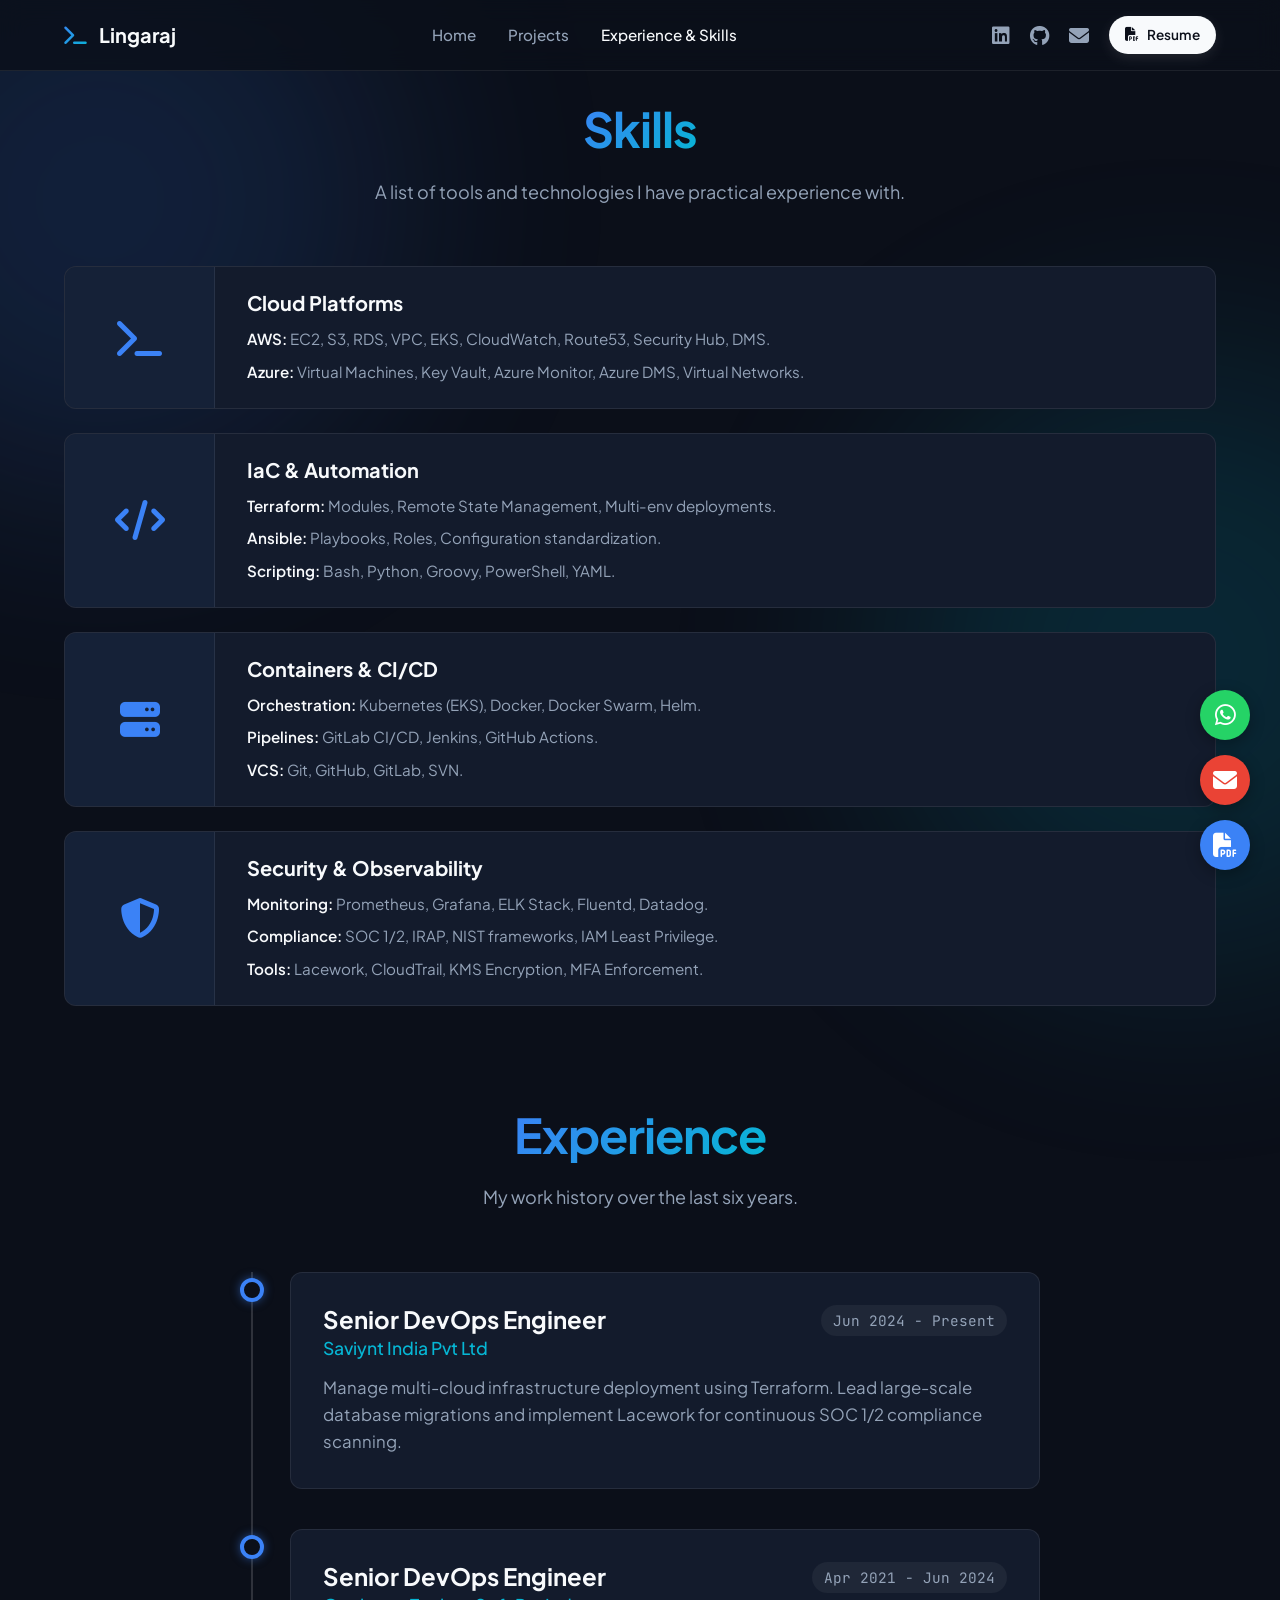
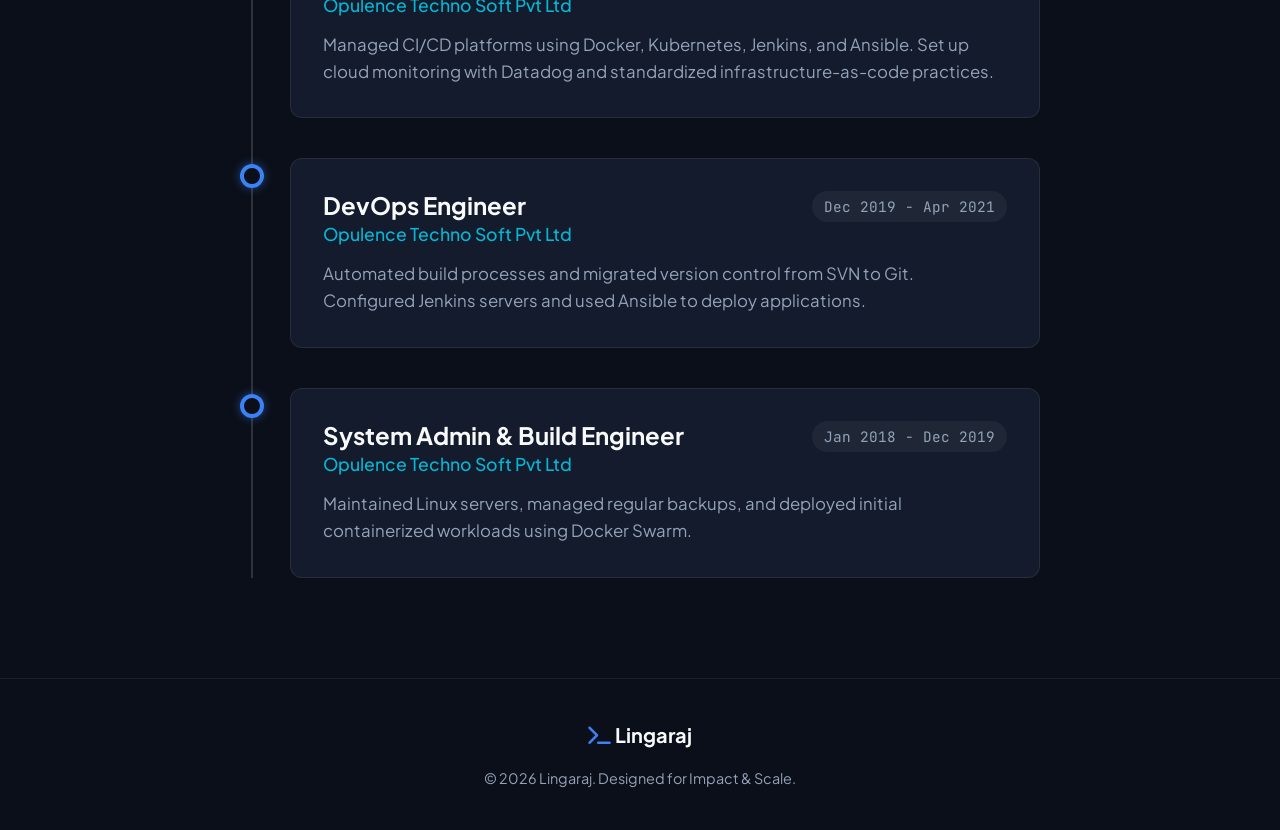
==== about.html @ 509775d7 "Make skills static and add linux hero aesthetic" ====
<!DOCTYPE html>
<html lang="en">
<head>
    <meta charset="UTF-8">
    <meta name="viewport" content="width=device-width, initial-scale=1.0">
    <meta name="description" content="Lingaraj - Experience and Skills.">
    <title>Experience & Skills | Lingaraj DevOps</title>
    <!-- Premium Google Fonts -->
    <link rel="preconnect" href="https://fonts.googleapis.com">
    <link rel="preconnect" href="https://fonts.gstatic.com" crossorigin>
    <link href="https://fonts.googleapis.com/css2?family=Plus+Jakarta+Sans:wght@400;500;600;700;800&family=JetBrains+Mono:wght@400;500&display=swap" rel="stylesheet">
    <!-- FontAwesome -->
    <link rel="stylesheet" href="https://cdnjs.cloudflare.com/ajax/libs/font-awesome/6.4.0/css/all.min.css">
    <link rel="stylesheet" href="style.css">
</head>
<body>

    <!-- Ambient Glowing Background -->
    <div class="ambient-glow glow-1"></div>
    <div class="ambient-glow glow-2"></div>
    
    <!-- Navigation -->
    <header class="navbar">
        <div class="container nav-wrapper">
            <a href="index.html" class="brand">
                <span class="icon"><i class="fas fa-terminal"></i></span>
                <span class="name">Lingaraj</span>
            </a>
            <nav class="nav-links">
                <a href="index.html">Home</a>
                <a href="projects.html">Projects</a>
                <a href="about.html" class="active">Experience & Skills</a>
            </nav>
            <div class="nav-cta hide-mobile">
                <a href="https://linkedin.com/in/lingarajjayli" target="_blank" aria-label="LinkedIn" class="social-icon"><i class="fab fa-linkedin"></i></a>
                <a href="https://github.com/lingarajjayli" target="_blank" aria-label="GitHub" class="social-icon"><i class="fab fa-github"></i></a>
                <a href="mailto:lingarajjayli@gmail.com" aria-label="Email" class="social-icon"><i class="fas fa-envelope"></i></a>
                <a href="resume.pdf" download="Lingaraj-DevOps-Resume.pdf" class="btn-primary btn-small">
                    <i class="fas fa-file-pdf"></i> Resume
                </a>
            </div>
            <button class="mobile-menu-toggle"><i class="fas fa-bars"></i></button>
        </div>
    </header>

    <main class="page-content">

        <!-- Detailed Skills Section -->
        <section class="skills section">
            <div class="container">
                <div class="section-header reveal page-header">
                    <h2><span class="gradient-text">Skills</span></h2>
                    <p>A list of tools and technologies I have practical experience with.</p>
                </div>

                <div class="skills-grid">
                    
                    <div class="skill-card reveal">
                        <div class="skill-icon-side"><i class="fas fa-terminal"></i></div>
                        <div class="skill-content">
                            <div class="skill-header">
                                <h3>Cloud Platforms</h3>
                            </div>
                            <div class="skill-details">
                                <p><strong>AWS:</strong> EC2, S3, RDS, VPC, EKS, CloudWatch, Route53, Security Hub, DMS.</p>
                                <p><strong>Azure:</strong> Virtual Machines, Key Vault, Azure Monitor, Azure DMS, Virtual Networks.</p>
                            </div>
                        </div>
                    </div>

                    <div class="skill-card reveal delay-1">
                        <div class="skill-icon-side"><i class="fas fa-code"></i></div>
                        <div class="skill-content">
                            <div class="skill-header">
                                <h3>IaC & Automation</h3>
                            </div>
                            <div class="skill-details">
                                <p><strong>Terraform:</strong> Modules, Remote State Management, Multi-env deployments.</p>
                                <p><strong>Ansible:</strong> Playbooks, Roles, Configuration standardization.</p>
                                <p><strong>Scripting:</strong> Bash, Python, Groovy, PowerShell, YAML.</p>
                            </div>
                        </div>
                    </div>

                    <div class="skill-card reveal">
                        <div class="skill-icon-side"><i class="fas fa-server"></i></div>
                        <div class="skill-content">
                            <div class="skill-header">
                                <h3>Containers & CI/CD</h3>
                            </div>
                            <div class="skill-details">
                                <p><strong>Orchestration:</strong> Kubernetes (EKS), Docker, Docker Swarm, Helm.</p>
                                <p><strong>Pipelines:</strong> GitLab CI/CD, Jenkins, GitHub Actions.</p>
                                <p><strong>VCS:</strong> Git, GitHub, GitLab, SVN.</p>
                            </div>
                        </div>
                    </div>

                    <div class="skill-card reveal delay-1">
                        <div class="skill-icon-side"><i class="fas fa-shield-alt"></i></div>
                        <div class="skill-content">
                            <div class="skill-header">
                                <h3>Security & Observability</h3>
                            </div>
                            <div class="skill-details">
                                <p><strong>Monitoring:</strong> Prometheus, Grafana, ELK Stack, Fluentd, Datadog.</p>
                                <p><strong>Compliance:</strong> SOC 1/2, IRAP, NIST frameworks, IAM Least Privilege.</p>
                                <p><strong>Tools:</strong> Lacework, CloudTrail, KMS Encryption, MFA Enforcement.</p>
                            </div>
                        </div>
                    </div>

                </div>
            </div>
        </section>

        <!-- Experience Timeline -->
        <section class="experience section" style="padding-top: 0;">
            <div class="container">
                <div class="section-header reveal">
                    <h2><span class="gradient-text">Experience</span></h2>
                    <p>My work history over the last six years.</p>
                </div>

                <div class="timeline">
                    
                    <div class="timeline-item reveal">
                        <div class="timeline-marker"></div>
                        <div class="timeline-content">
                            <div class="timeline-header">
                                <div>
                                    <h3>Senior DevOps Engineer</h3>
                                    <h4>Saviynt India Pvt Ltd</h4>
                                </div>
                                <span class="date">Jun 2024 - Present</span>
                            </div>
                            <p>Manage multi-cloud infrastructure deployment using Terraform. Lead large-scale database migrations and implement Lacework for continuous SOC 1/2 compliance scanning.</p>
                        </div>
                    </div>

                    <div class="timeline-item reveal">
                        <div class="timeline-marker"></div>
                        <div class="timeline-content">
                            <div class="timeline-header">
                                <div>
                                    <h3>Senior DevOps Engineer</h3>
                                    <h4>Opulence Techno Soft Pvt Ltd</h4>
                                </div>
                                <span class="date">Apr 2021 - Jun 2024</span>
                            </div>
                            <p>Managed CI/CD platforms using Docker, Kubernetes, Jenkins, and Ansible. Set up cloud monitoring with Datadog and standardized infrastructure-as-code practices.</p>
                        </div>
                    </div>

                    <div class="timeline-item reveal">
                        <div class="timeline-marker"></div>
                        <div class="timeline-content">
                            <div class="timeline-header">
                                <div>
                                    <h3>DevOps Engineer</h3>
                                    <h4>Opulence Techno Soft Pvt Ltd</h4>
                                </div>
                                <span class="date">Dec 2019 - Apr 2021</span>
                            </div>
                            <p>Automated build processes and migrated version control from SVN to Git. Configured Jenkins servers and used Ansible to deploy applications.</p>
                        </div>
                    </div>

                    <div class="timeline-item reveal">
                        <div class="timeline-marker"></div>
                        <div class="timeline-content">
                            <div class="timeline-header">
                                <div>
                                    <h3>System Admin & Build Engineer</h3>
                                    <h4>Opulence Techno Soft Pvt Ltd</h4>
                                </div>
                                <span class="date">Jan 2018 - Dec 2019</span>
                            </div>
                            <p>Maintained Linux servers, managed regular backups, and deployed initial containerized workloads using Docker Swarm.</p>
                        </div>
                    </div>

                </div>
            </div>
        </section>

        <!-- Floating Actions -->
        <div class="floating-actions">
            <a href="https://wa.me/919482830609" target="_blank" class="fab-btn whatsapp" aria-label="WhatsApp">
                <i class="fab fa-whatsapp"></i>
            </a>
            <a href="mailto:lingarajjayli@gmail.com" class="fab-btn email" aria-label="Email">
                <i class="fas fa-envelope"></i>
            </a>
            <a href="resume.pdf" download="Lingaraj-DevOps-Resume.pdf" class="fab-btn resume" aria-label="Download Resume">
                <i class="fas fa-file-pdf"></i>
            </a>
        </div>

    </main>

    <footer>
        <div class="container footer-content">
            <div class="footer-logo">
                <span class="icon"><i class="fas fa-terminal"></i></span> Lingaraj
            </div>
            <p>&copy; 2026 Lingaraj. Designed for Impact & Scale.</p>
        </div>
    </footer>

    <script src="script.js"></script>
</body>
</html>
---- style.css ----
/* Premium Modern Developer Aesthetic (Vercel/Linear Inspired) */

:root {
    --bg-base: #0B0F19;
    --bg-surface: #131B2C;
    --bg-surface-hover: #1E293B;
    
    --text-main: #F8FAFC;
    --text-muted: #94A3B8;
    
    --accent-blue: #3B82F6;
    --accent-cyan: #06B6D4;
    --accent-gradient: linear-gradient(135deg, #3B82F6 0%, #06B6D4 100%);
    
    --border-subtle: rgba(255, 255, 255, 0.08);
    --border-highlight: rgba(255, 255, 255, 0.15);
    
    --font-sans: 'Plus Jakarta Sans', system-ui, -apple-system, sans-serif;
    --font-mono: 'JetBrains Mono', monospace;
    
    --shadow-soft: 0 10px 30px rgba(0, 0, 0, 0.5);
    --shadow-glow: 0 0 20px rgba(59, 130, 246, 0.3);
    
    --radius-md: 12px;
    --radius-lg: 20px;
}

* {
    margin: 0;
    padding: 0;
    box-sizing: border-box;
}

html {
    scroll-behavior: smooth;
    font-size: 16px;
}

body {
    background-color: var(--bg-base);
    color: var(--text-main);
    font-family: var(--font-sans);
    line-height: 1.6;
    overflow-x: hidden;
    position: relative;
    -webkit-font-smoothing: antialiased;
}

/* Ambient Background Glows */
.ambient-glow {
    position: fixed;
    width: 600px;
    height: 600px;
    border-radius: 50%;
    filter: blur(120px);
    z-index: -1;
    opacity: 0.15;
    pointer-events: none;
}
.glow-1 { top: -100px; left: -200px; background: #3B82F6; }
.glow-2 { top: 40%; right: -200px; background: #06B6D4; }

h1, h2, h3, h4 { color: var(--text-main); line-height: 1.2; font-weight: 700; }
p { color: var(--text-muted); font-size: 1.05rem; }
a { text-decoration: none; transition: all 0.2s ease; }

.gradient-text {
    background: var(--accent-gradient);
    -webkit-background-clip: text;
    background-clip: text;
    -webkit-text-fill-color: transparent;
    display: inline-block;
}

.container { max-width: 1200px; margin: 0 auto; padding: 0 24px; }
.section { padding: 100px 0; }
.page-header { margin-top: 120px; margin-bottom: 60px; }
.page-content { min-height: 80vh; }

.section-header { text-align: center; max-width: 700px; margin: 0 auto 60px; }
.section-header h2 { font-size: 3rem; margin-bottom: 20px; letter-spacing: -1px; }
.section-header p { font-size: 1.125rem; }

/* Buttons */
.btn-primary, .btn-secondary, .btn-outline {
    display: inline-flex;
    align-items: center;
    justify-content: center;
    gap: 8px;
    padding: 12px 24px;
    border-radius: 100px;
    font-weight: 600;
    font-size: 1rem;
    transition: all 0.3s ease;
    cursor: pointer;
}
.btn-small { padding: 8px 16px; font-size: 0.85rem; }

.btn-primary {
    background: var(--text-main);
    color: var(--bg-base);
    box-shadow: 0 4px 14px rgba(255, 255, 255, 0.1);
}
.btn-primary:hover { transform: translateY(-2px); box-shadow: 0 6px 20px rgba(255, 255, 255, 0.2); }

.btn-secondary {
    background: var(--bg-surface);
    color: var(--text-main);
    border: 1px solid var(--border-subtle);
}
.btn-secondary:hover { background: var(--bg-surface-hover); border-color: var(--border-highlight); }

/* Navigation */
.navbar {
    position: fixed;
    top: 0;
    width: 100%;
    z-index: 100;
    background: rgba(11, 15, 25, 0.8);
    backdrop-filter: blur(12px);
    border-bottom: 1px solid var(--border-subtle);
    padding: 16px 0;
}
.nav-wrapper { display: flex; justify-content: space-between; align-items: center; }
.brand { display: flex; align-items: center; gap: 12px; color: var(--text-main); font-weight: 700; font-size: 1.25rem; }
.brand .icon {
    background: var(--accent-gradient);
    -webkit-background-clip: text;
    background-clip: text;
    -webkit-text-fill-color: transparent;
}
.nav-links { display: flex; gap: 32px; }
.nav-links a { color: var(--text-muted); font-weight: 500; font-size: 0.95rem; }
.nav-links a:hover, .nav-links a.active { color: var(--text-main); }

.nav-cta { display: flex; align-items: center; gap: 20px; }
.social-icon { color: var(--text-muted); font-size: 1.25rem; transition: all 0.3s ease; }
.social-icon:hover { color: var(--accent-cyan); transform: translateY(-2px); }

.mobile-menu-toggle { display: none; background: none; border: none; color: var(--text-main); font-size: 1.5rem; cursor: pointer; }

/* Hero Section */
.hero { padding-top: 160px; padding-bottom: 80px; }
.hero-container { display: grid; grid-template-columns: 1fr 1fr; gap: 60px; align-items: center; }
.badge { display: inline-block; padding: 6px 14px; background: rgba(6, 182, 212, 0.1); color: var(--accent-cyan); border: 1px solid rgba(6, 182, 212, 0.2); border-radius: 100px; font-size: 0.85rem; font-weight: 600; margin-bottom: 24px; }
.hero-title { font-size: 4rem; letter-spacing: -1.5px; margin-bottom: 24px; }
.hero-subtitle { font-size: 1.25rem; margin-bottom: 32px; max-width: 540px; }
.hero-subtitle strong { color: var(--text-main); font-weight: 600; }
.hero-buttons { display: flex; gap: 16px; margin-bottom: 24px; }

/* Code Window */
.code-window { background: #000; border: 1px solid var(--border-highlight); border-radius: var(--radius-md); overflow: hidden; box-shadow: var(--shadow-soft), var(--shadow-glow); }
.window-header { background: var(--bg-surface); padding: 12px 16px; display: flex; align-items: center; border-bottom: 1px solid var(--border-subtle); }
.dots { display: flex; gap: 8px; }
.dots span { width: 12px; height: 12px; border-radius: 50%; }
.dots .red { background: #FF5F56; }
.dots .yellow { background: #FFBD2E; }
.dots .green { background: #27C93F; }
.filename { margin-left: 20px; color: var(--text-muted); font-family: var(--font-mono); font-size: 0.85rem; }
.window-body { padding: 24px; overflow-x: auto; }
pre { margin: 0; }
code { font-family: var(--font-mono); font-size: 0.9rem; line-height: 1.5; color: #E2E8F0; }
code .keyword { color: #F87171; }
code .string { color: #34D399; }
code .boolean { color: #60A5FA; }
code .comment { color: #64748B; font-style: italic; }

/* Projects & Glyphs */
.projects-grid { display: grid; grid-template-columns: 1fr; gap: 24px; }
.project-card { 
    background: var(--bg-surface); border: 1px solid var(--border-subtle); 
    border-radius: var(--radius-lg); overflow: hidden; transition: all 0.3s ease; 
    display: flex; flex-direction: row; align-items: stretch; cursor: pointer; position: relative;
}
.project-card:hover { border-color: var(--border-highlight); box-shadow: 0 10px 30px rgba(0,0,0,0.4); transform: translateY(-3px); }

/* Glyph Visuals replacing Images */
.glyph-bg { 
    width: 250px; flex-shrink: 0; background: radial-gradient(circle at center, rgba(59, 130, 246, 0.08) 0%, transparent 70%); 
    border-right: 1px solid var(--border-subtle); display: flex; align-items: center; justify-content: center; position: relative; overflow: hidden; 
}
.display-icon { font-size: 3rem; color: var(--accent-cyan); filter: drop-shadow(0 0 15px rgba(6, 182, 212, 0.4)); position: relative; z-index: 2; transition: transform 0.5s ease; }
.project-card:hover .display-icon { transform: scale(1.1); }

.project-content { padding: 32px; flex-grow: 1; display: flex; flex-direction: column; justify-content: center; }

.project-header-collapsed {
    position: relative; padding-right: 60px;
}
.tags { display: flex; flex-wrap: wrap; gap: 8px; margin-bottom: 20px; }
.tags span { background: rgba(255, 255, 255, 0.05); border: 1px solid rgba(255, 255, 255, 0.1); padding: 4px 10px; border-radius: 6px; font-family: var(--font-mono); font-size: 0.75rem; color: var(--accent-cyan); }
.project-card h3 { font-size: 1.75rem; margin-bottom: 0; }
.project-card p { font-size: 1.05rem; }

/* Expandable logic */
.project-details {
    max-height: 0;
    overflow: hidden;
    opacity: 0;
    transition: max-height 0.4s ease, margin-top 0.4s ease, opacity 0.4s ease;
}
.project-card.expanded .project-details {
    max-height: 500px;
    margin-top: 16px;
    opacity: 1;
}
.expand-btn {
    position: absolute;
    right: 0;
    top: 50%;
    transform: translateY(-50%);
    background: none;
    border: none;
    color: var(--text-muted);
    font-size: 1.5rem;
    transition: transform 0.3s ease;
    pointer-events: none;
}
.project-card.expanded .expand-btn {
    transform: translateY(-50%) rotate(180deg);
}

/* Timeline */
.timeline { position: relative; max-width: 800px; margin: 0 auto; }
.timeline::before { content: ''; position: absolute; left: 11px; top: 0; bottom: 0; width: 2px; background: var(--border-highlight); }
.timeline-item { position: relative; padding-left: 50px; margin-bottom: 40px; }
.timeline-item:last-child { margin-bottom: 0; }
.timeline-marker { position: absolute; left: 0; top: 6px; width: 24px; height: 24px; border-radius: 50%; background: var(--bg-base); border: 4px solid var(--accent-blue); box-shadow: 0 0 10px rgba(59, 130, 246, 0.5); }
.timeline-content { background: var(--bg-surface); border: 1px solid var(--border-subtle); padding: 32px; border-radius: var(--radius-md); transition: transform 0.3s ease; }
.timeline-content:hover { border-color: var(--border-highlight); transform: translateX(5px); }
.timeline-header { display: flex; justify-content: space-between; align-items: flex-start; margin-bottom: 16px; flex-wrap: wrap; gap: 12px; }
.timeline-header h3 { font-size: 1.5rem; color: var(--text-main); margin-bottom: 4px; }
.timeline-header h4 { font-size: 1.1rem; color: var(--accent-cyan); font-weight: 500; }
.timeline-header .date { font-family: var(--font-mono); color: var(--text-muted); font-size: 0.9rem; background: rgba(255,255,255,0.05); padding: 4px 12px; border-radius: 100px; }

/* Skills Grid */
.skills-grid { display: grid; grid-template-columns: 1fr; gap: 24px; }
.skill-card { 
    background: var(--bg-surface); border: 1px solid var(--border-subtle); 
    border-radius: var(--radius-md); transition: all 0.3s ease; 
    display: flex; flex-direction: row; align-items: stretch; cursor: pointer; position: relative; overflow: hidden;
}
.skill-card:hover { border-color: var(--border-highlight); background: var(--bg-surface-hover); transform: translateY(-3px); }

.skill-icon-side {
    width: 150px; flex-shrink: 0; 
    background: rgba(59, 130, 246, 0.05); 
    border-right: 1px solid var(--border-subtle); 
    display: flex; align-items: center; justify-content: center; 
    font-size: 2.5rem; color: var(--accent-blue);
}

.skill-content { padding: 24px 32px; flex-grow: 1; display: flex; flex-direction: column; justify-content: center; }
.skill-card h3 { font-size: 1.25rem; margin-bottom: 0; }
.skill-card p { font-size: 0.95rem; margin-bottom: 8px; color: var(--text-muted); }
.skill-card p:last-child { margin-bottom: 0; }
.skill-card strong { color: var(--text-main); font-weight: 600; }

.skill-header {
    position: relative; padding-right: 40px; display: flex; align-items: center; margin-bottom: 12px;
}

.skill-details {
    opacity: 1;
}



/* CTA Box */
.cta-box { background: linear-gradient(180deg, var(--bg-surface) 0%, rgba(19, 27, 44, 0.5) 100%); border: 1px solid var(--border-highlight); border-radius: var(--radius-lg); padding: 80px 40px; text-align: center; }
.cta-box h2 { font-size: 2.5rem; margin-bottom: 20px; }
.cta-box p { font-size: 1.125rem; max-width: 600px; margin: 0 auto 40px; }
.cta-links { display: flex; justify-content: center; gap: 16px; flex-wrap: wrap; }

/* Footer */
footer { border-top: 1px solid var(--border-subtle); padding: 40px 0; text-align: center; }
.footer-content { display: flex; flex-direction: column; align-items: center; gap: 16px; }
.footer-logo { font-size: 1.25rem; font-weight: 700; }
.footer-logo .icon { color: var(--accent-blue); }
footer p { font-size: 0.9rem; }

/* Floating Actions */
.floating-actions {
    position: fixed;
    bottom: 30px;
    right: 30px;
    display: flex;
    flex-direction: column;
    gap: 15px;
    z-index: 1000;
}

.fab-btn {
    width: 50px;
    height: 50px;
    border-radius: 50%;
    display: flex;
    align-items: center;
    justify-content: center;
    font-size: 1.5rem;
    color: #fff;
    box-shadow: 0 4px 15px rgba(0, 0, 0, 0.3);
    transition: all 0.3s cubic-bezier(0.175, 0.885, 0.32, 1.275);
    position: relative;
}

.fab-btn:hover {
    transform: scale(1.1) translateY(-5px);
}

.fab-btn.whatsapp { background: #25D366; }
.fab-btn.whatsapp:hover { box-shadow: 0 8px 20px rgba(37, 211, 102, 0.4); }

.fab-btn.email { background: #EA4335; }
.fab-btn.email:hover { box-shadow: 0 8px 20px rgba(234, 67, 53, 0.4); }

.fab-btn.resume { background: var(--accent-blue); }
.fab-btn.resume:hover { box-shadow: 0 8px 20px rgba(59, 130, 246, 0.4); }

/* Tooltips for FAB */
.fab-btn::before {
    content: attr(aria-label);
    position: absolute;
    right: 65px;
    background: var(--bg-surface);
    color: var(--text-main);
    padding: 6px 12px;
    border-radius: 6px;
    font-size: 0.85rem;
    font-weight: 500;
    font-family: var(--font-sans);
    white-space: nowrap;
    opacity: 0;
    pointer-events: none;
    transition: opacity 0.2s ease, transform 0.2s ease;
    transform: translateX(10px);
    border: 1px solid var(--border-subtle);
}

.fab-btn:hover::before {
    opacity: 1;
    transform: translateX(0);
}

/* Animations */
.reveal { opacity: 0; transform: translateY(30px); transition: opacity 0.8s ease, transform 0.8s ease; }
.reveal.active { opacity: 1; transform: translateY(0); }
.delay-1 { transition-delay: 0.2s; }

/* Responsive */
@media screen and (max-width: 968px) {
    .hide-mobile { display: none !important; }
    .hero-container { grid-template-columns: 1fr; }
    .hero-title { font-size: 3rem; }
    .nav-links { display: none; }
    .mobile-menu-toggle { display: block; }
    .projects-grid { grid-template-columns: 1fr; }
    .full-width { grid-column: auto; }
    .flex-row { grid-template-columns: 1fr; gap: 24px; }
    .full-width .glyph-bg { height: 240px; }
}

@media screen and (max-width: 768px) {
    .section { padding: 60px 0; }
    .skills-grid { grid-template-columns: 1fr; }
    .timeline-header { flex-direction: column; }
    .timeline-header .date { align-self: flex-start; }
    .hero-buttons, .cta-links { flex-direction: column; }
    .btn-primary, .btn-secondary, .btn-outline { width: 100%; }
}
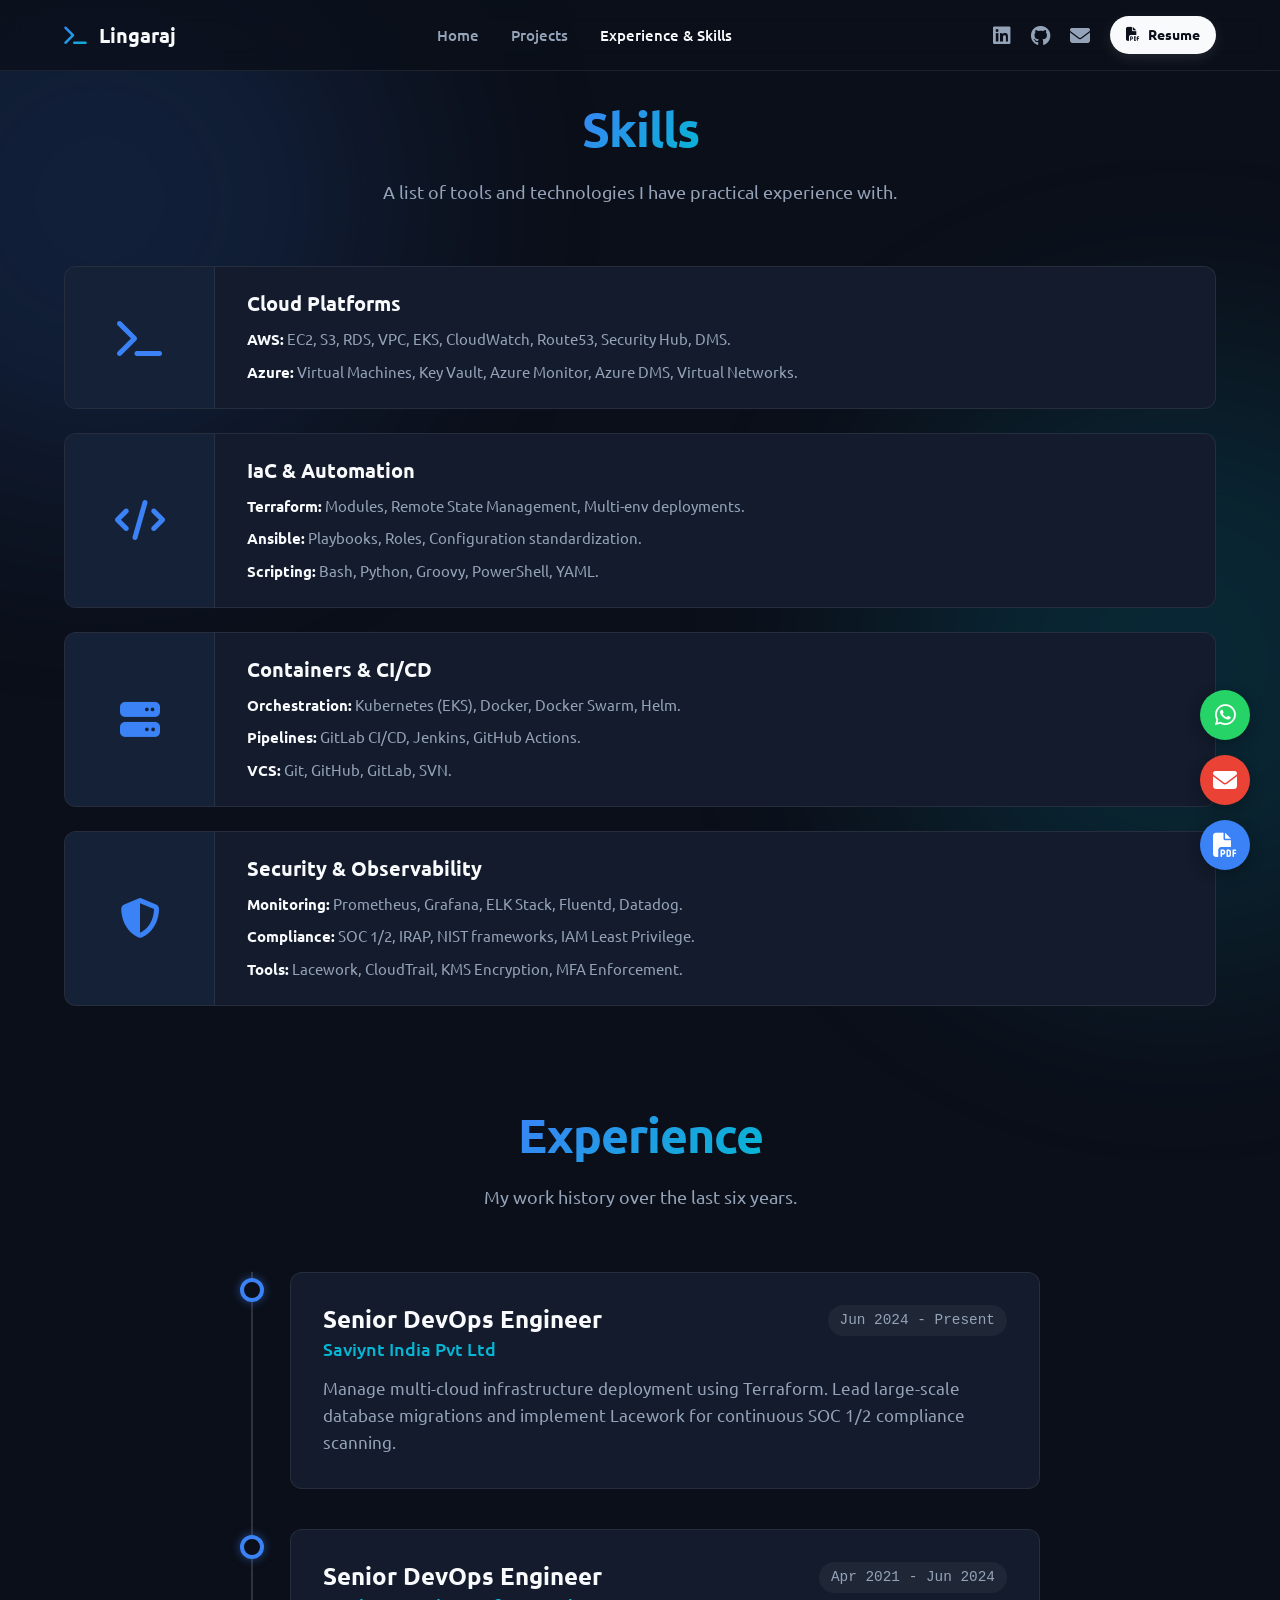
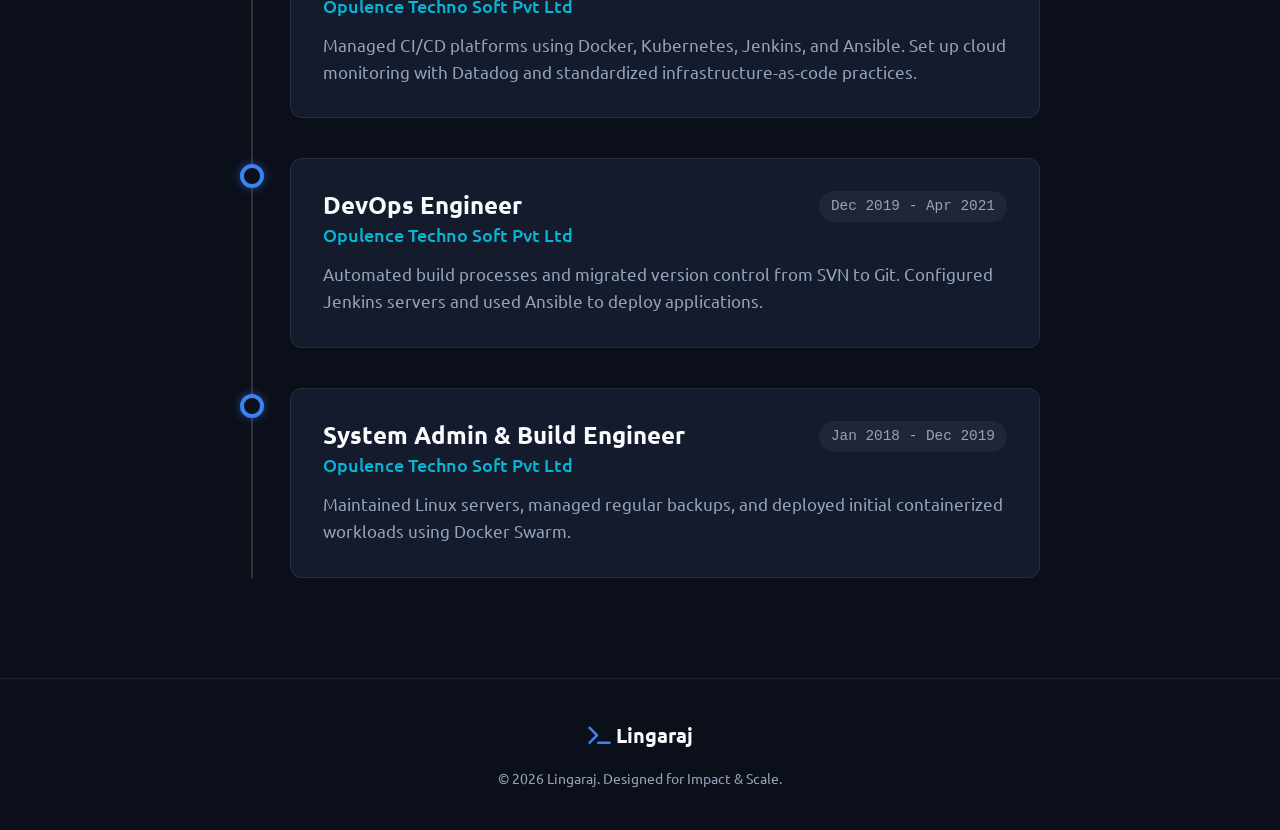
==== commit 9526ed16: "Switch typography to Ubuntu and Ubuntu Mono" ====
--- a/about.html
+++ b/about.html
@@ -8,7 +8,7 @@
     <!-- Premium Google Fonts -->
     <link rel="preconnect" href="https://fonts.googleapis.com">
     <link rel="preconnect" href="https://fonts.gstatic.com" crossorigin>
-    <link href="https://fonts.googleapis.com/css2?family=Plus+Jakarta+Sans:wght@400;500;600;700;800&family=JetBrains+Mono:wght@400;500&display=swap" rel="stylesheet">
+    <link href="https://fonts.googleapis.com/css2?family=Ubuntu:wght@400;500;700&family=Ubuntu+Mono:wght@400;700&display=swap" rel="stylesheet">
     <!-- FontAwesome -->
     <link rel="stylesheet" href="https://cdnjs.cloudflare.com/ajax/libs/font-awesome/6.4.0/css/all.min.css">
     <link rel="stylesheet" href="style.css">
--- a/style.css
+++ b/style.css
@@ -14,9 +14,9 @@
     
     --border-subtle: rgba(255, 255, 255, 0.08);
     --border-highlight: rgba(255, 255, 255, 0.15);
-    
-    --font-sans: 'Plus Jakarta Sans', system-ui, -apple-system, sans-serif;
-    --font-mono: 'JetBrains Mono', monospace;
+    /* Typography */
+    --font-sans: 'Ubuntu', -apple-system, BlinkMacSystemFont, "Segoe UI", Roboto, Helvetica, Arial, sans-serif;
+    --font-mono: 'Ubuntu Mono', 'SF Mono', Consolas, 'Liberation Mono', Menlo, monospace;
     
     --shadow-soft: 0 10px 30px rgba(0, 0, 0, 0.5);
     --shadow-glow: 0 0 20px rgba(59, 130, 246, 0.3);
@@ -192,32 +192,8 @@
 .project-card h3 { font-size: 1.75rem; margin-bottom: 0; }
 .project-card p { font-size: 1.05rem; }
 
-/* Expandable logic */
 .project-details {
-    max-height: 0;
-    overflow: hidden;
-    opacity: 0;
-    transition: max-height 0.4s ease, margin-top 0.4s ease, opacity 0.4s ease;
-}
-.project-card.expanded .project-details {
-    max-height: 500px;
-    margin-top: 16px;
-    opacity: 1;
-}
-.expand-btn {
-    position: absolute;
-    right: 0;
-    top: 50%;
-    transform: translateY(-50%);
-    background: none;
-    border: none;
-    color: var(--text-muted);
-    font-size: 1.5rem;
-    transition: transform 0.3s ease;
-    pointer-events: none;
-}
-.project-card.expanded .expand-btn {
-    transform: translateY(-50%) rotate(180deg);
+    opacity: 1; margin-top: 16px;
 }
 
 /* Timeline */
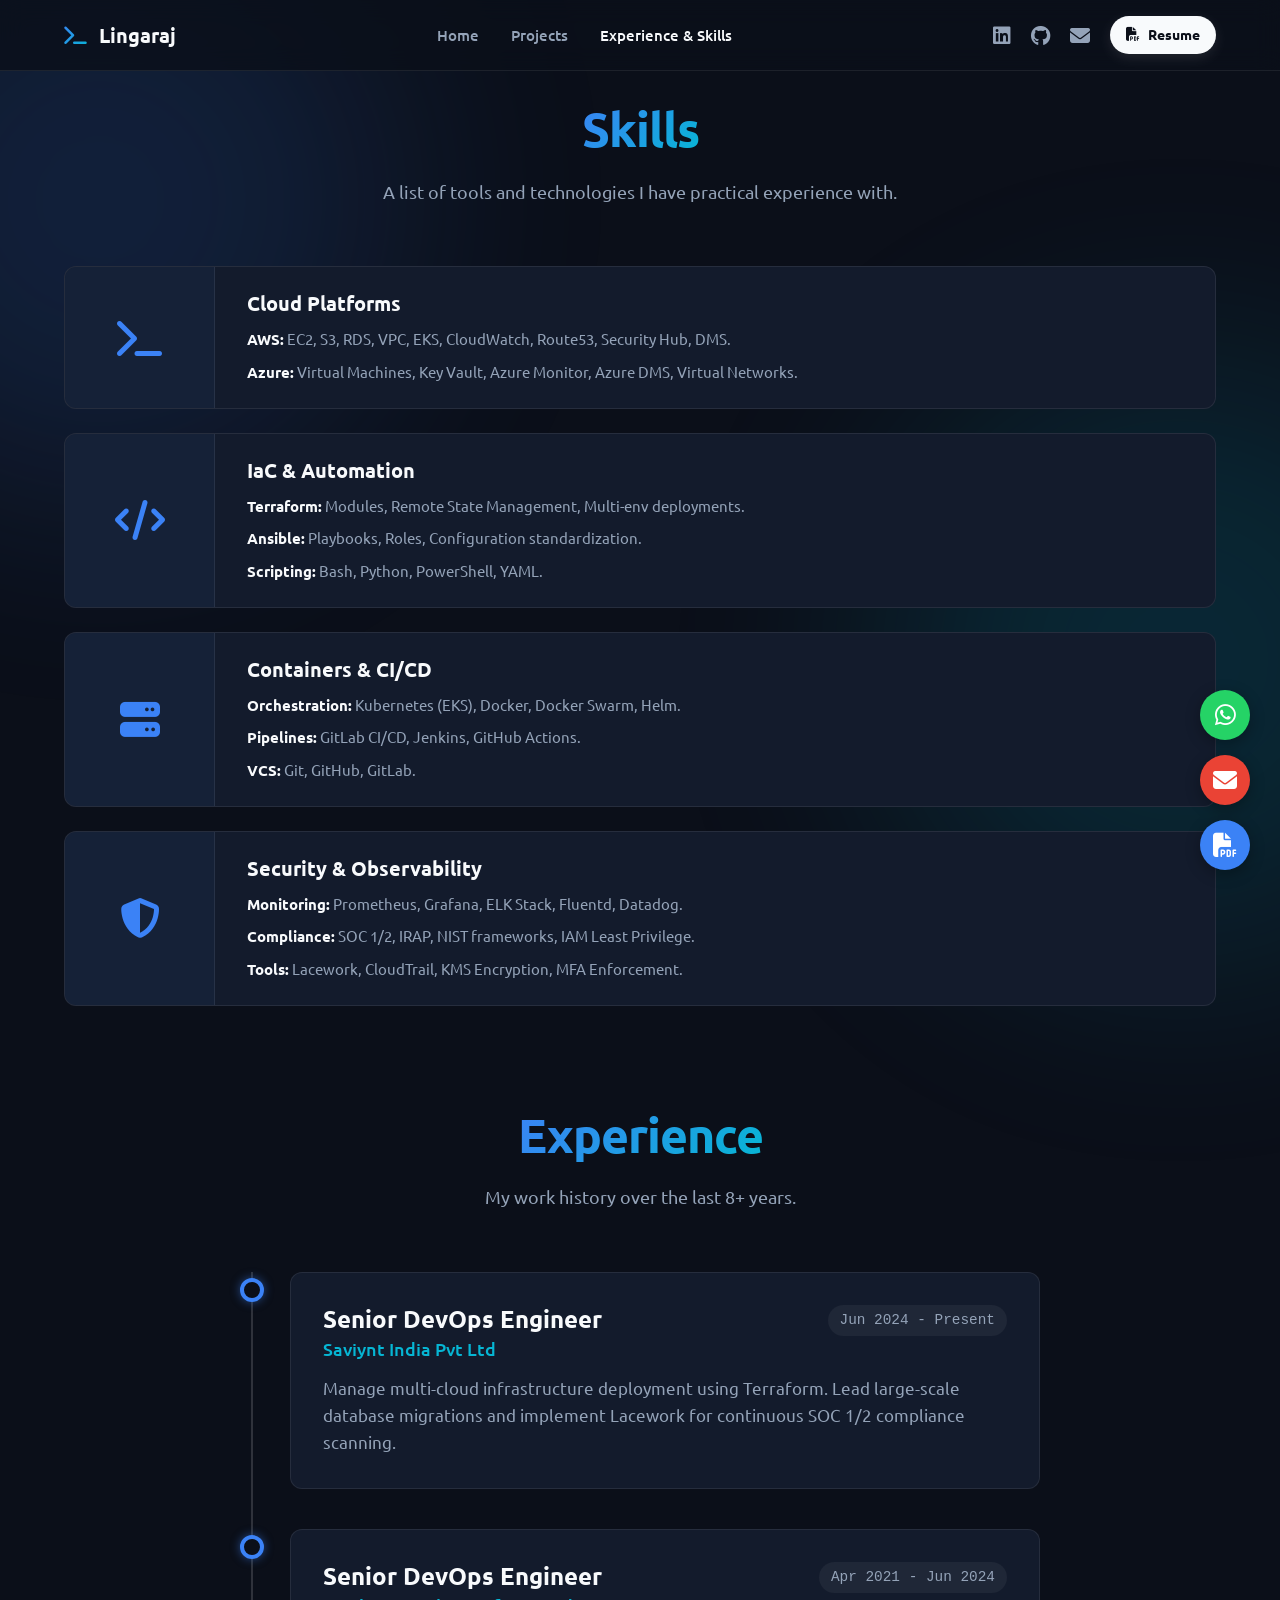
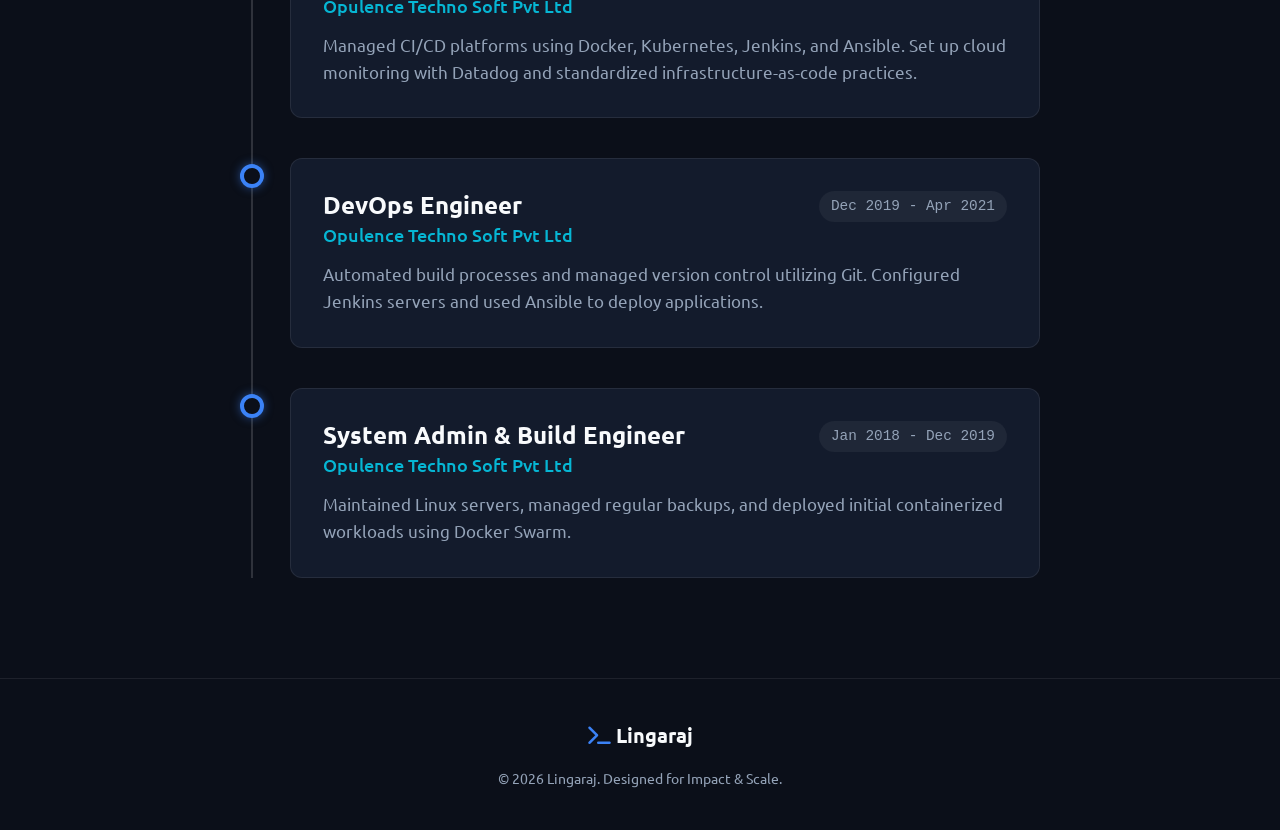
==== commit 74ad56a2: "Optimize portfolio to match Senior DevOps profile" ====
--- a/about.html
+++ b/about.html
@@ -77,7 +77,7 @@
                             <div class="skill-details">
                                 <p><strong>Terraform:</strong> Modules, Remote State Management, Multi-env deployments.</p>
                                 <p><strong>Ansible:</strong> Playbooks, Roles, Configuration standardization.</p>
-                                <p><strong>Scripting:</strong> Bash, Python, Groovy, PowerShell, YAML.</p>
+                                <p><strong>Scripting:</strong> Bash, Python, PowerShell, YAML.</p>
                             </div>
                         </div>
                     </div>
@@ -91,7 +91,7 @@
                             <div class="skill-details">
                                 <p><strong>Orchestration:</strong> Kubernetes (EKS), Docker, Docker Swarm, Helm.</p>
                                 <p><strong>Pipelines:</strong> GitLab CI/CD, Jenkins, GitHub Actions.</p>
-                                <p><strong>VCS:</strong> Git, GitHub, GitLab, SVN.</p>
+                                <p><strong>VCS:</strong> Git, GitHub, GitLab.</p>
                             </div>
                         </div>
                     </div>
@@ -119,7 +119,7 @@
             <div class="container">
                 <div class="section-header reveal">
                     <h2><span class="gradient-text">Experience</span></h2>
-                    <p>My work history over the last six years.</p>
+                    <p>My work history over the last 8+ years.</p>
                 </div>
 
                 <div class="timeline">
@@ -162,7 +162,7 @@
                                 </div>
                                 <span class="date">Dec 2019 - Apr 2021</span>
                             </div>
-                            <p>Automated build processes and migrated version control from SVN to Git. Configured Jenkins servers and used Ansible to deploy applications.</p>
+                            <p>Automated build processes and managed version control utilizing Git. Configured Jenkins servers and used Ansible to deploy applications.</p>
                         </div>
                     </div>
 
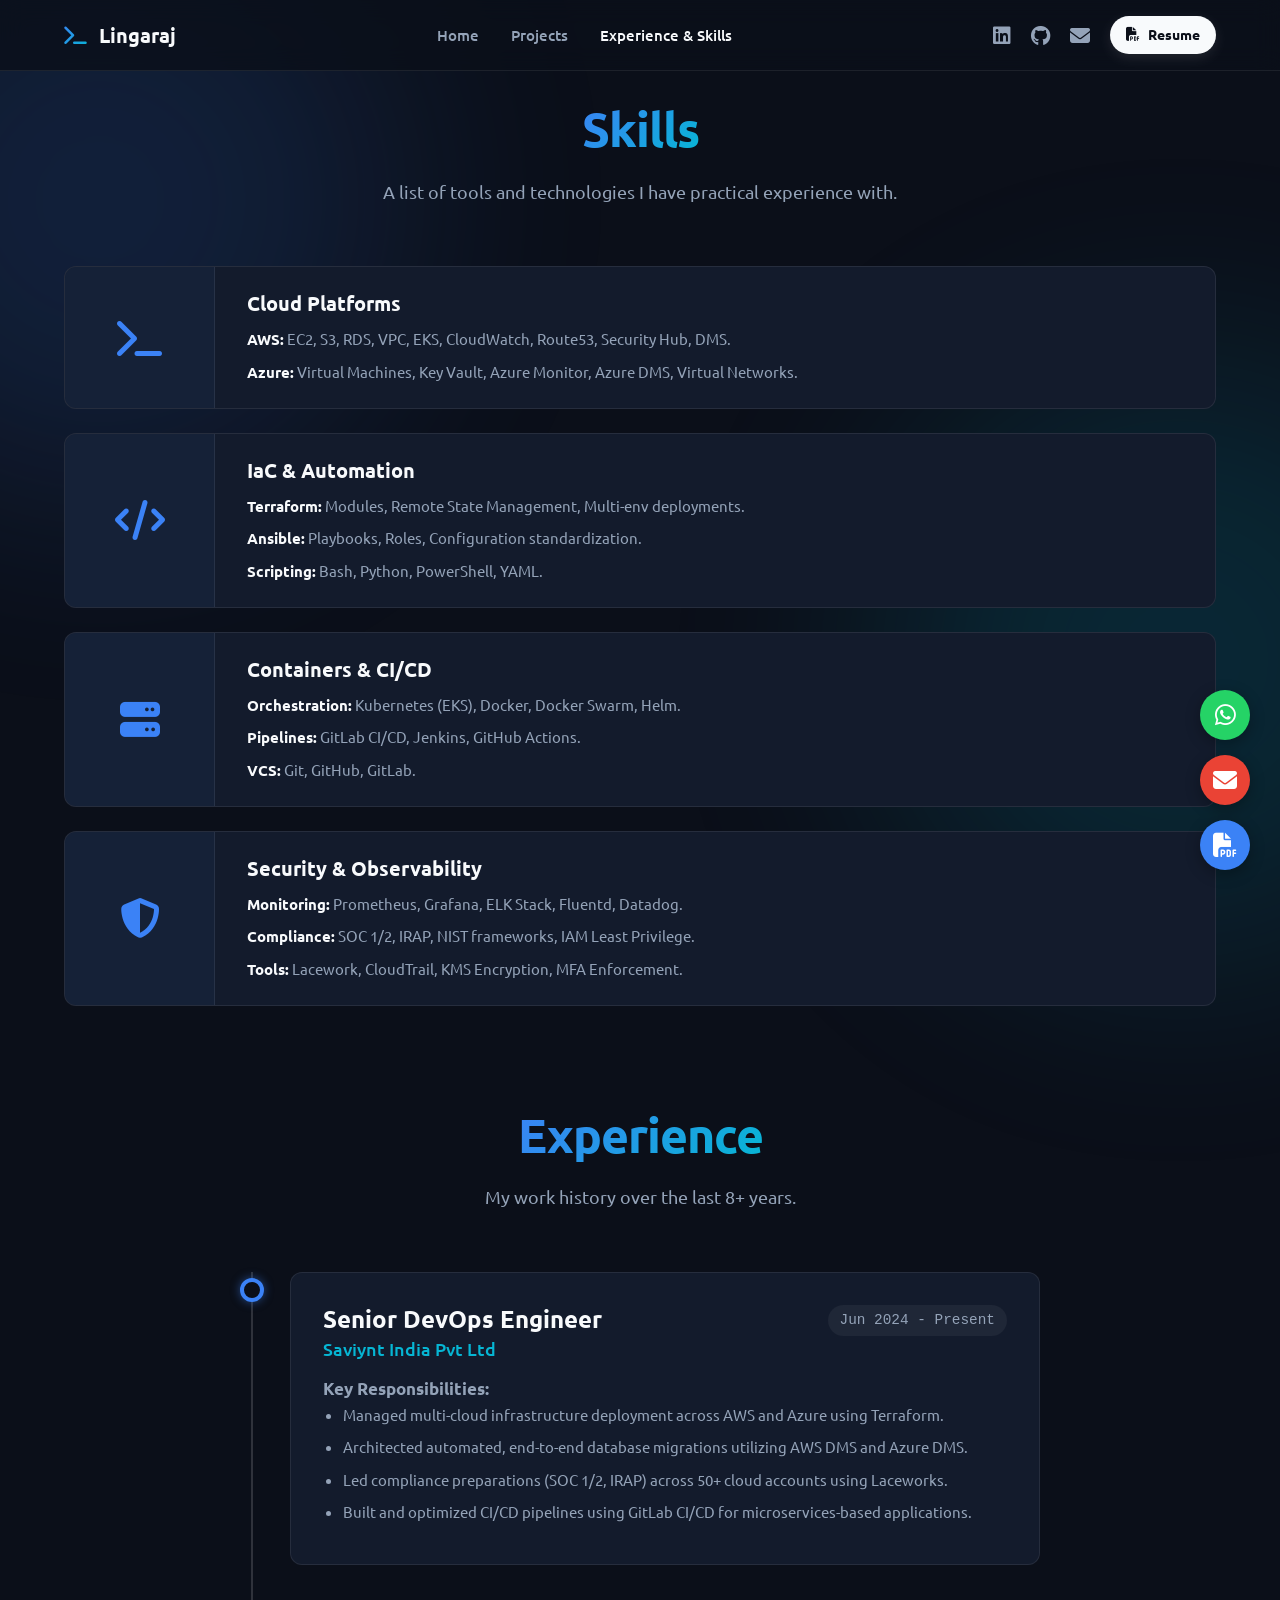
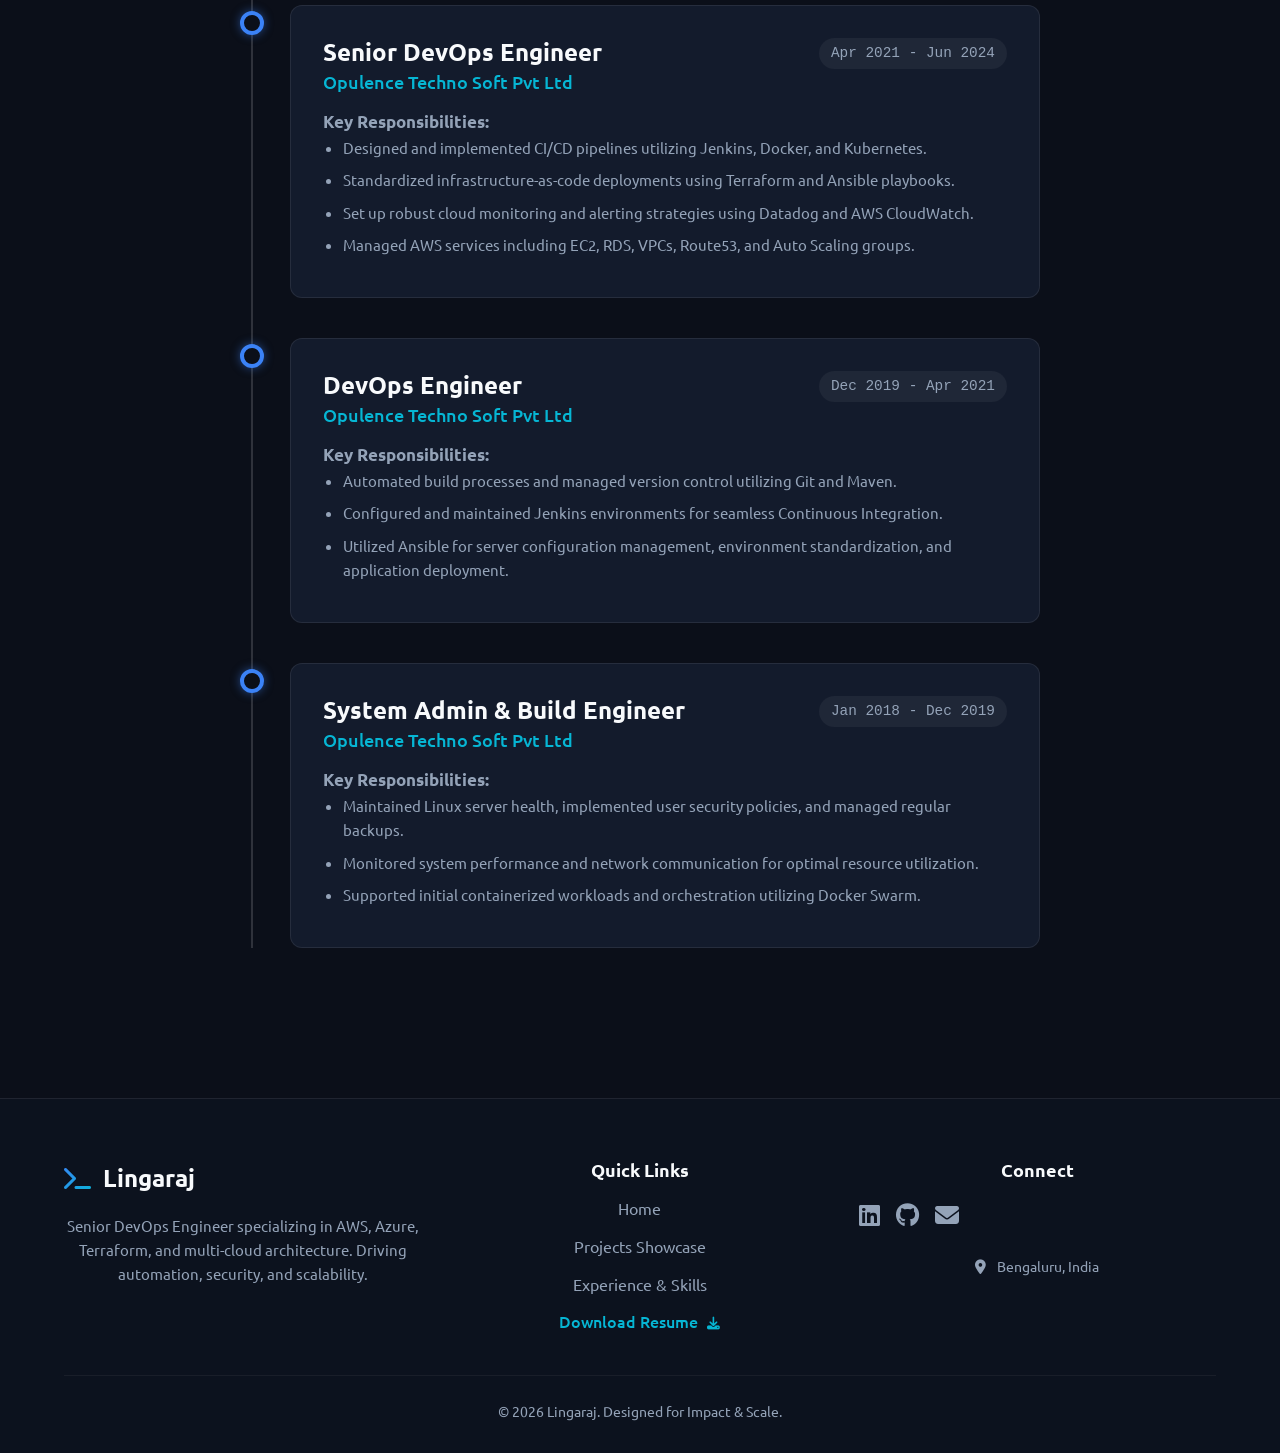
==== commit 7f503741: "Expand experience and projects with detailed accomplishments" ====
--- a/about.html
+++ b/about.html
@@ -134,7 +134,13 @@
                                 </div>
                                 <span class="date">Jun 2024 - Present</span>
                             </div>
-                            <p>Manage multi-cloud infrastructure deployment using Terraform. Lead large-scale database migrations and implement Lacework for continuous SOC 1/2 compliance scanning.</p>
+                            <p><strong>Key Responsibilities:</strong></p>
+                            <ul style="color: var(--text-muted); padding-left: 20px; font-size: 0.95rem; line-height: 1.6;">
+                                <li style="margin-bottom: 8px;">Managed multi-cloud infrastructure deployment across AWS and Azure using Terraform.</li>
+                                <li style="margin-bottom: 8px;">Architected automated, end-to-end database migrations utilizing AWS DMS and Azure DMS.</li>
+                                <li style="margin-bottom: 8px;">Led compliance preparations (SOC 1/2, IRAP) across 50+ cloud accounts using Laceworks.</li>
+                                <li style="margin-bottom: 8px;">Built and optimized CI/CD pipelines using GitLab CI/CD for microservices-based applications.</li>
+                            </ul>
                         </div>
                     </div>
 
@@ -148,7 +154,13 @@
                                 </div>
                                 <span class="date">Apr 2021 - Jun 2024</span>
                             </div>
-                            <p>Managed CI/CD platforms using Docker, Kubernetes, Jenkins, and Ansible. Set up cloud monitoring with Datadog and standardized infrastructure-as-code practices.</p>
+                            <p><strong>Key Responsibilities:</strong></p>
+                            <ul style="color: var(--text-muted); padding-left: 20px; font-size: 0.95rem; line-height: 1.6;">
+                                <li style="margin-bottom: 8px;">Designed and implemented CI/CD pipelines utilizing Jenkins, Docker, and Kubernetes.</li>
+                                <li style="margin-bottom: 8px;">Standardized infrastructure-as-code deployments using Terraform and Ansible playbooks.</li>
+                                <li style="margin-bottom: 8px;">Set up robust cloud monitoring and alerting strategies using Datadog and AWS CloudWatch.</li>
+                                <li style="margin-bottom: 8px;">Managed AWS services including EC2, RDS, VPCs, Route53, and Auto Scaling groups.</li>
+                            </ul>
                         </div>
                     </div>
 
@@ -162,7 +174,12 @@
                                 </div>
                                 <span class="date">Dec 2019 - Apr 2021</span>
                             </div>
-                            <p>Automated build processes and managed version control utilizing Git. Configured Jenkins servers and used Ansible to deploy applications.</p>
+                            <p><strong>Key Responsibilities:</strong></p>
+                            <ul style="color: var(--text-muted); padding-left: 20px; font-size: 0.95rem; line-height: 1.6;">
+                                <li style="margin-bottom: 8px;">Automated build processes and managed version control utilizing Git and Maven.</li>
+                                <li style="margin-bottom: 8px;">Configured and maintained Jenkins environments for seamless Continuous Integration.</li>
+                                <li style="margin-bottom: 8px;">Utilized Ansible for server configuration management, environment standardization, and application deployment.</li>
+                            </ul>
                         </div>
                     </div>
 
@@ -176,7 +193,12 @@
                                 </div>
                                 <span class="date">Jan 2018 - Dec 2019</span>
                             </div>
-                            <p>Maintained Linux servers, managed regular backups, and deployed initial containerized workloads using Docker Swarm.</p>
+                            <p><strong>Key Responsibilities:</strong></p>
+                            <ul style="color: var(--text-muted); padding-left: 20px; font-size: 0.95rem; line-height: 1.6;">
+                                <li style="margin-bottom: 8px;">Maintained Linux server health, implemented user security policies, and managed regular backups.</li>
+                                <li style="margin-bottom: 8px;">Monitored system performance and network communication for optimal resource utilization.</li>
+                                <li style="margin-bottom: 8px;">Supported initial containerized workloads and orchestration utilizing Docker Swarm.</li>
+                            </ul>
                         </div>
                     </div>
 
@@ -199,12 +221,37 @@
 
     </main>
 
-    <footer>
-        <div class="container footer-content">
-            <div class="footer-logo">
-                <span class="icon"><i class="fas fa-terminal"></i></span> Lingaraj
-            </div>
-            <p>&copy; 2026 Lingaraj. Designed for Impact & Scale.</p>
+    <footer style="border-top: 1px solid var(--border-subtle); padding: 60px 0 30px; margin-top: 50px; background: rgba(19, 27, 44, 0.3);">
+        <div class="container">
+            <div style="display: grid; grid-template-columns: repeat(auto-fit, minmax(250px, 1fr)); gap: 40px; margin-bottom: 40px;">
+                <div>
+                    <div class="brand" style="font-size: 1.5rem; margin-bottom: 16px; display: flex; align-items: center; gap: 12px; color: #F8FAFC; font-weight: 700;">
+                        <span class="icon" style="background: linear-gradient(135deg, #3B82F6 0%, #06B6D4 100%); -webkit-background-clip: text; -webkit-text-fill-color: transparent;"><i class="fas fa-terminal"></i></span> Lingaraj
+                    </div>
+                    <p style="font-size: 0.95rem; color: #94A3B8;">Senior DevOps Engineer specializing in AWS, Azure, Terraform, and multi-cloud architecture. Driving automation, security, and scalability.</p>
+                </div>
+                <div>
+                    <h4 style="margin-bottom: 16px; color: #F8FAFC; font-size: 1.1rem;">Quick Links</h4>
+                    <div style="display: flex; flex-direction: column; gap: 12px;">
+                        <a href="index.html" style="color: #94A3B8; text-decoration: none; transition: color 0.2s;">Home</a>
+                        <a href="projects.html" style="color: #94A3B8; text-decoration: none; transition: color 0.2s;">Projects Showcase</a>
+                        <a href="about.html" style="color: #94A3B8; text-decoration: none; transition: color 0.2s;">Experience & Skills</a>
+                        <a href="resume.pdf" download="Lingaraj-DevOps-Resume.pdf" style="color: #06B6D4; text-decoration: none; font-weight: 500;">Download Resume <i class="fas fa-download" style="margin-left: 5px; font-size: 0.8rem;"></i></a>
+                    </div>
+                </div>
+                <div>
+                    <h4 style="margin-bottom: 16px; color: #F8FAFC; font-size: 1.1rem;">Connect</h4>
+                    <div style="display: flex; gap: 16px; margin-bottom: 20px;">
+                        <a href="https://linkedin.com/in/lingarajjayli" target="_blank" aria-label="LinkedIn" style="color: #94A3B8; font-size: 1.5rem; transition: color 0.2s;"><i class="fab fa-linkedin"></i></a>
+                        <a href="https://github.com/lingarajjayli" target="_blank" aria-label="GitHub" style="color: #94A3B8; font-size: 1.5rem; transition: color 0.2s;"><i class="fab fa-github"></i></a>
+                        <a href="mailto:lingarajjayli@gmail.com" aria-label="Email" style="color: #94A3B8; font-size: 1.5rem; transition: color 0.2s;"><i class="fas fa-envelope"></i></a>
+                    </div>
+                    <p style="font-size: 0.9rem; color: #94A3B8;"><i class="fas fa-map-marker-alt" style="margin-right: 8px;"></i> Bengaluru, India</p>
+                </div>
+            </div>
+            <div style="text-align: center; border-top: 1px solid rgba(255,255,255,0.05); padding-top: 24px;">
+                <p style="font-size: 0.9rem; margin: 0; color: #94A3B8;">&copy; 2026 Lingaraj. Designed for Impact & Scale.</p>
+            </div>
         </div>
     </footer>
 
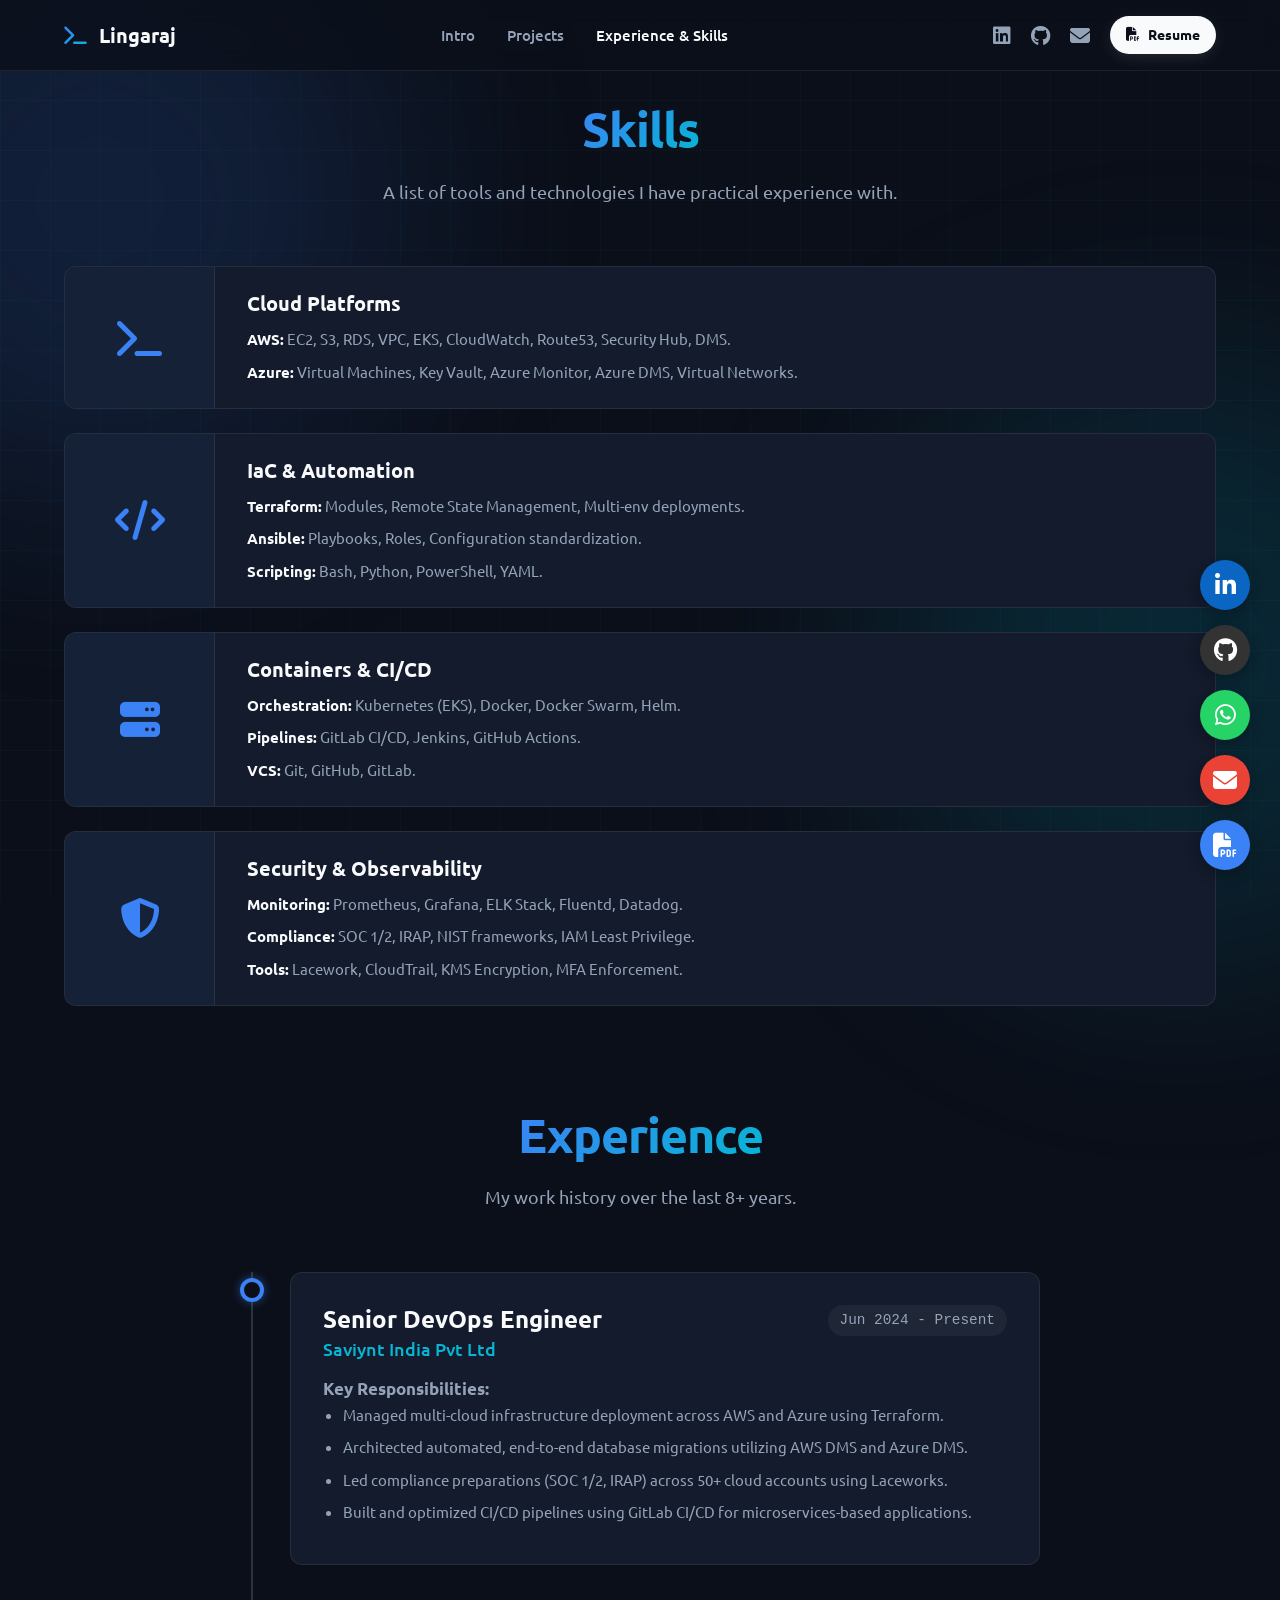
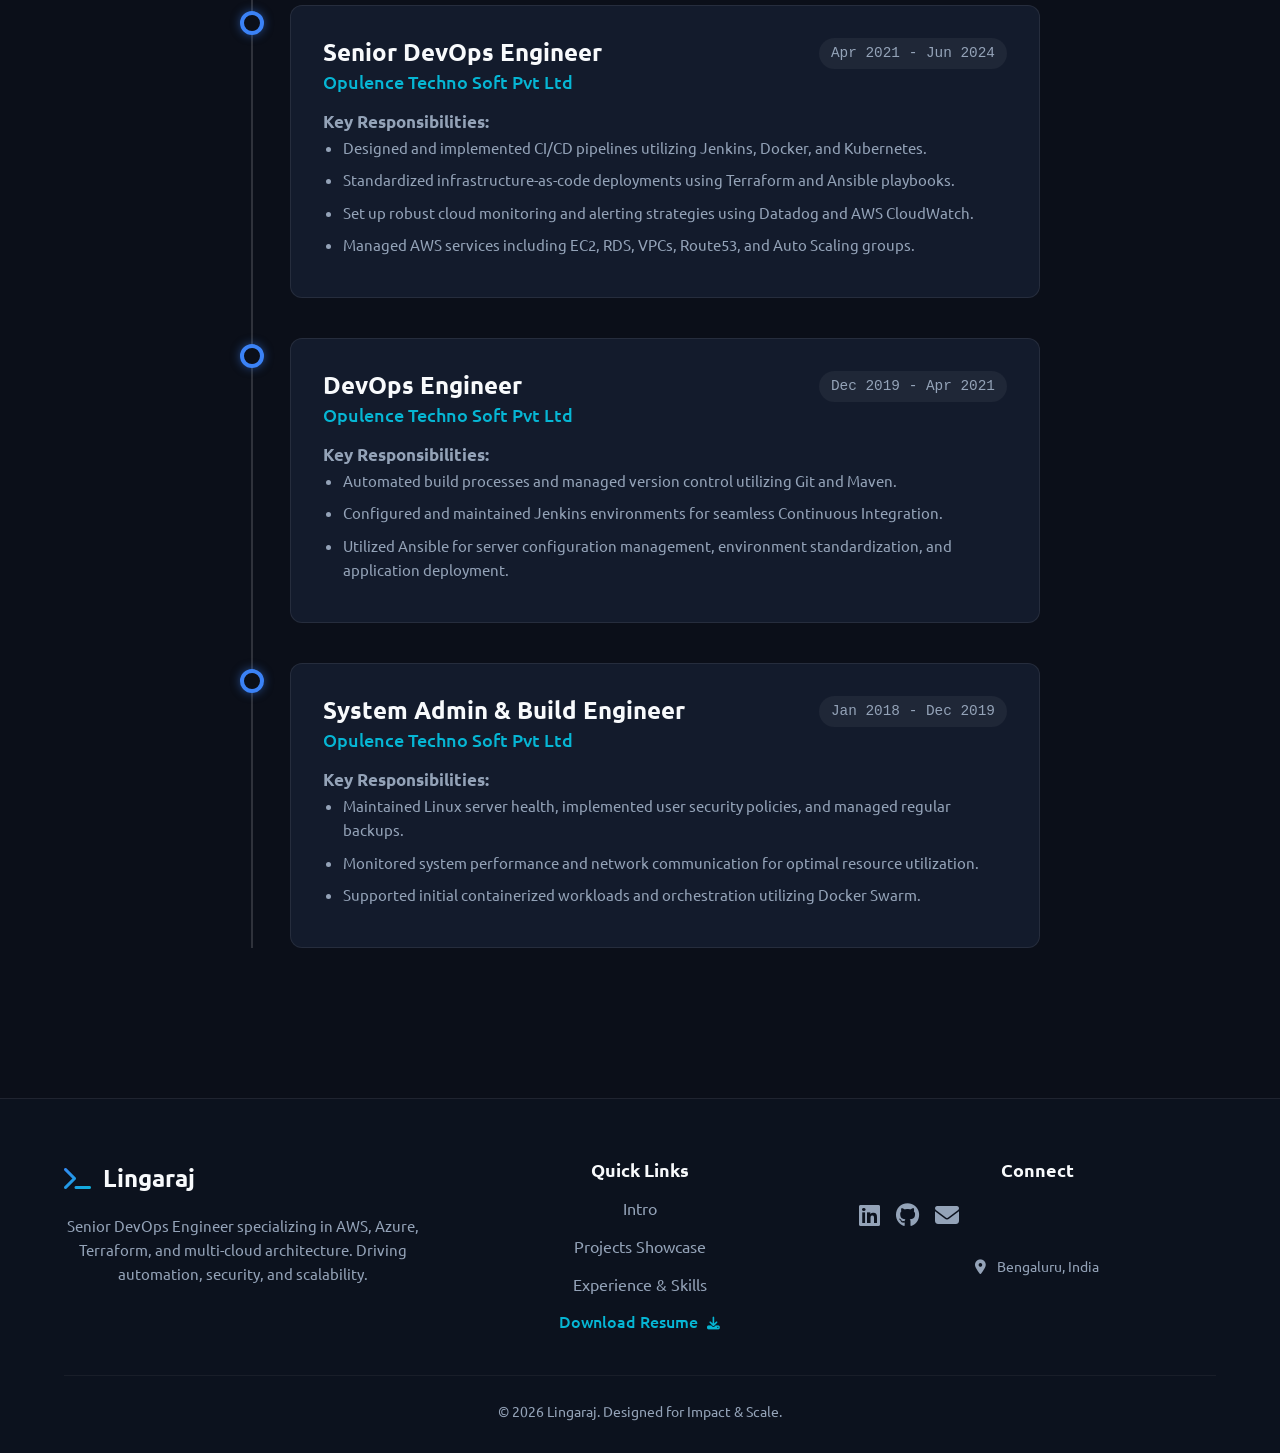
==== commit 219fa183: "Add cybersecurity grid background and rename Home to Intro" ====
--- a/about.html
+++ b/about.html
@@ -27,7 +27,7 @@
                 <span class="name">Lingaraj</span>
             </a>
             <nav class="nav-links">
-                <a href="index.html">Home</a>
+                <a href="index.html">Intro</a>
                 <a href="projects.html">Projects</a>
                 <a href="about.html" class="active">Experience & Skills</a>
             </nav>
@@ -208,6 +208,12 @@
 
         <!-- Floating Actions -->
         <div class="floating-actions">
+            <a href="https://linkedin.com/in/lingarajjayli" target="_blank" class="fab-btn linkedin" aria-label="LinkedIn">
+                <i class="fab fa-linkedin-in"></i>
+            </a>
+            <a href="https://github.com/lingarajjayli" target="_blank" class="fab-btn github" aria-label="GitHub Profile">
+                <i class="fab fa-github"></i>
+            </a>
             <a href="https://wa.me/919482830609" target="_blank" class="fab-btn whatsapp" aria-label="WhatsApp">
                 <i class="fab fa-whatsapp"></i>
             </a>
@@ -233,7 +239,7 @@
                 <div>
                     <h4 style="margin-bottom: 16px; color: #F8FAFC; font-size: 1.1rem;">Quick Links</h4>
                     <div style="display: flex; flex-direction: column; gap: 12px;">
-                        <a href="index.html" style="color: #94A3B8; text-decoration: none; transition: color 0.2s;">Home</a>
+                        <a href="index.html" style="color: #94A3B8; text-decoration: none; transition: color 0.2s;">Intro</a>
                         <a href="projects.html" style="color: #94A3B8; text-decoration: none; transition: color 0.2s;">Projects Showcase</a>
                         <a href="about.html" style="color: #94A3B8; text-decoration: none; transition: color 0.2s;">Experience & Skills</a>
                         <a href="resume.pdf" download="Lingaraj-DevOps-Resume.pdf" style="color: #06B6D4; text-decoration: none; font-weight: 500;">Download Resume <i class="fas fa-download" style="margin-left: 5px; font-size: 0.8rem;"></i></a>
--- a/style.css
+++ b/style.css
@@ -44,6 +44,21 @@
     overflow-x: hidden;
     position: relative;
     -webkit-font-smoothing: antialiased;
+}
+
+body::after {
+    content: '';
+    position: fixed;
+    top: 0;
+    left: 0;
+    width: 100vw;
+    height: 100vh;
+    background-image: 
+        linear-gradient(rgba(6, 182, 212, 0.04) 1px, transparent 1px),
+        linear-gradient(90deg, rgba(6, 182, 212, 0.04) 1px, transparent 1px);
+    background-size: 50px 50px;
+    z-index: -2;
+    pointer-events: none;
 }
 
 /* Ambient Background Glows */
@@ -283,6 +298,15 @@
 .fab-btn:hover {
     transform: scale(1.1) translateY(-5px);
 }
+
+.fab-btn.linkedin { background: #0A66C2; }
+.fab-btn.linkedin:hover { box-shadow: 0 8px 20px rgba(10, 102, 194, 0.4); }
+
+.fab-btn.github { background: #333; }
+.fab-btn.github:hover { box-shadow: 0 8px 20px rgba(51, 51, 51, 0.4); }
+
+.fab-btn.github-repo { background: #6e5494; }
+.fab-btn.github-repo:hover { box-shadow: 0 8px 20px rgba(110, 84, 148, 0.4); }
 
 .fab-btn.whatsapp { background: #25D366; }
 .fab-btn.whatsapp:hover { box-shadow: 0 8px 20px rgba(37, 211, 102, 0.4); }
